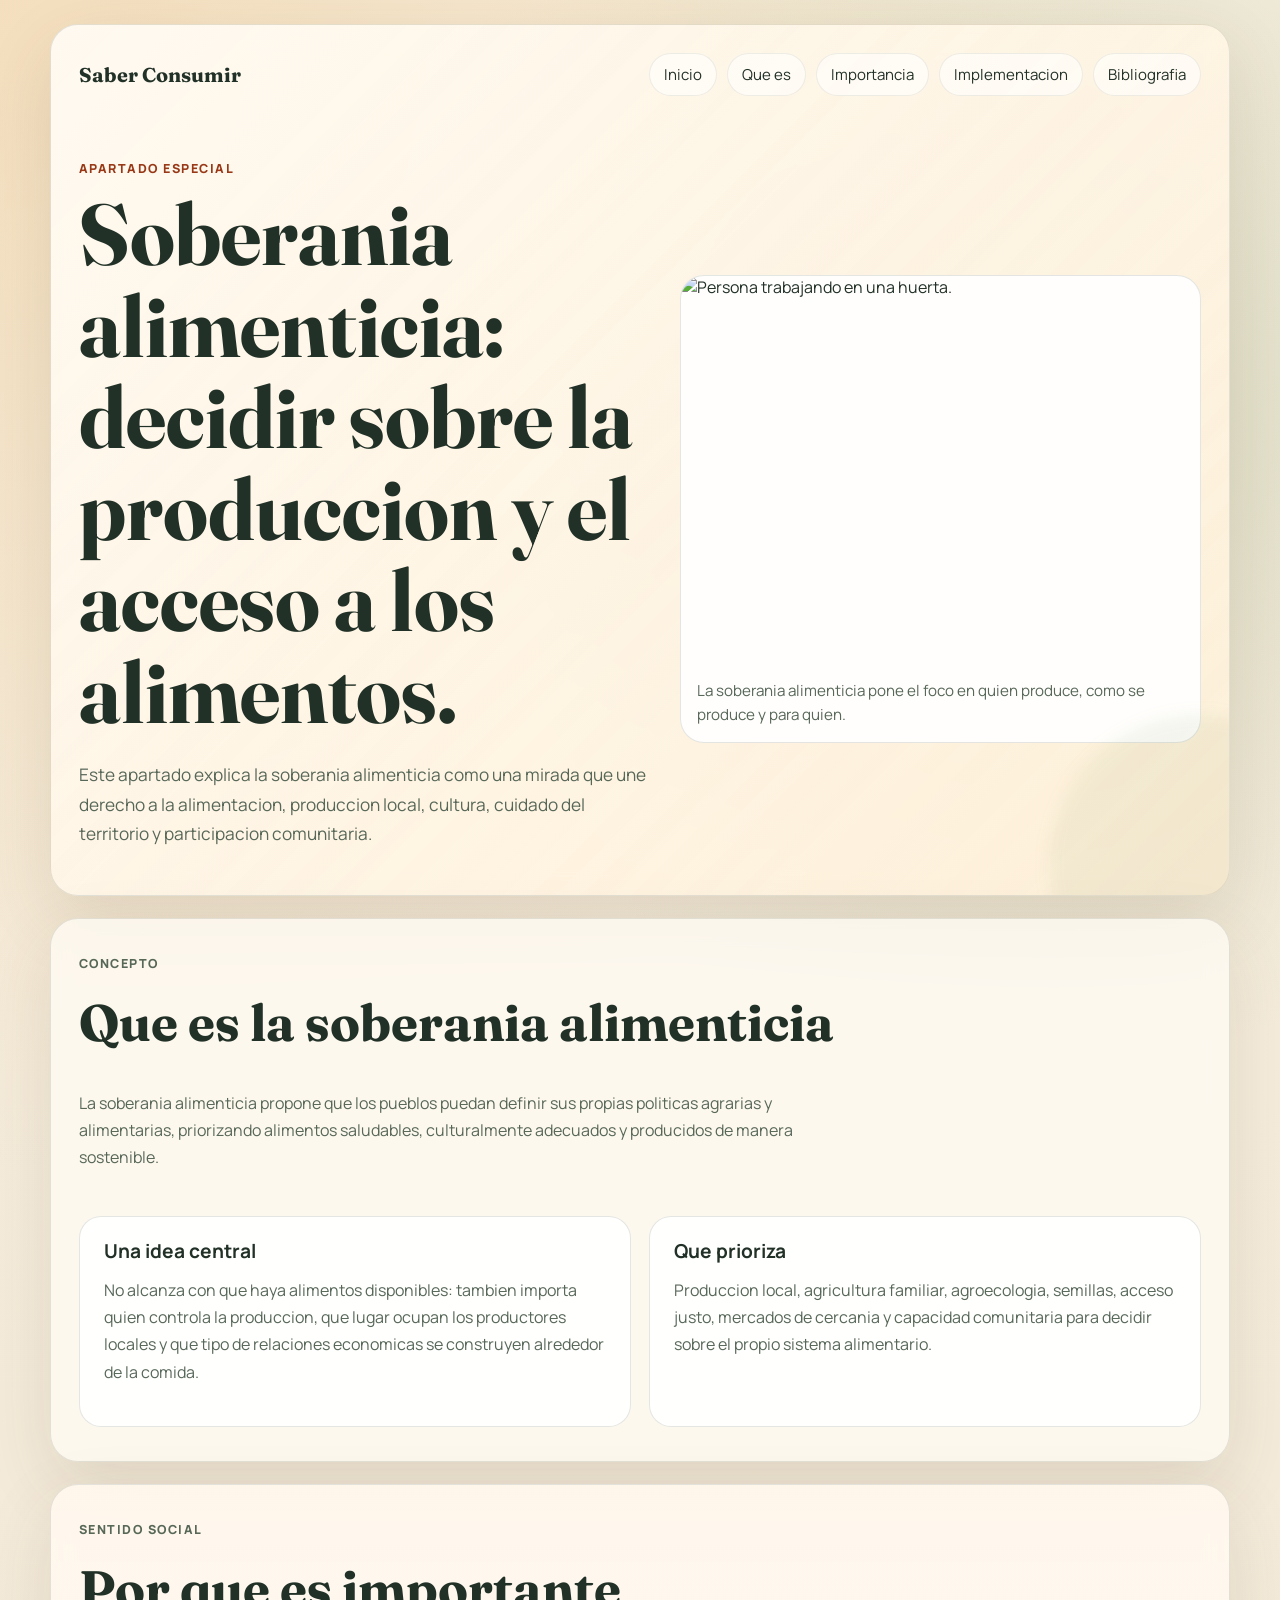
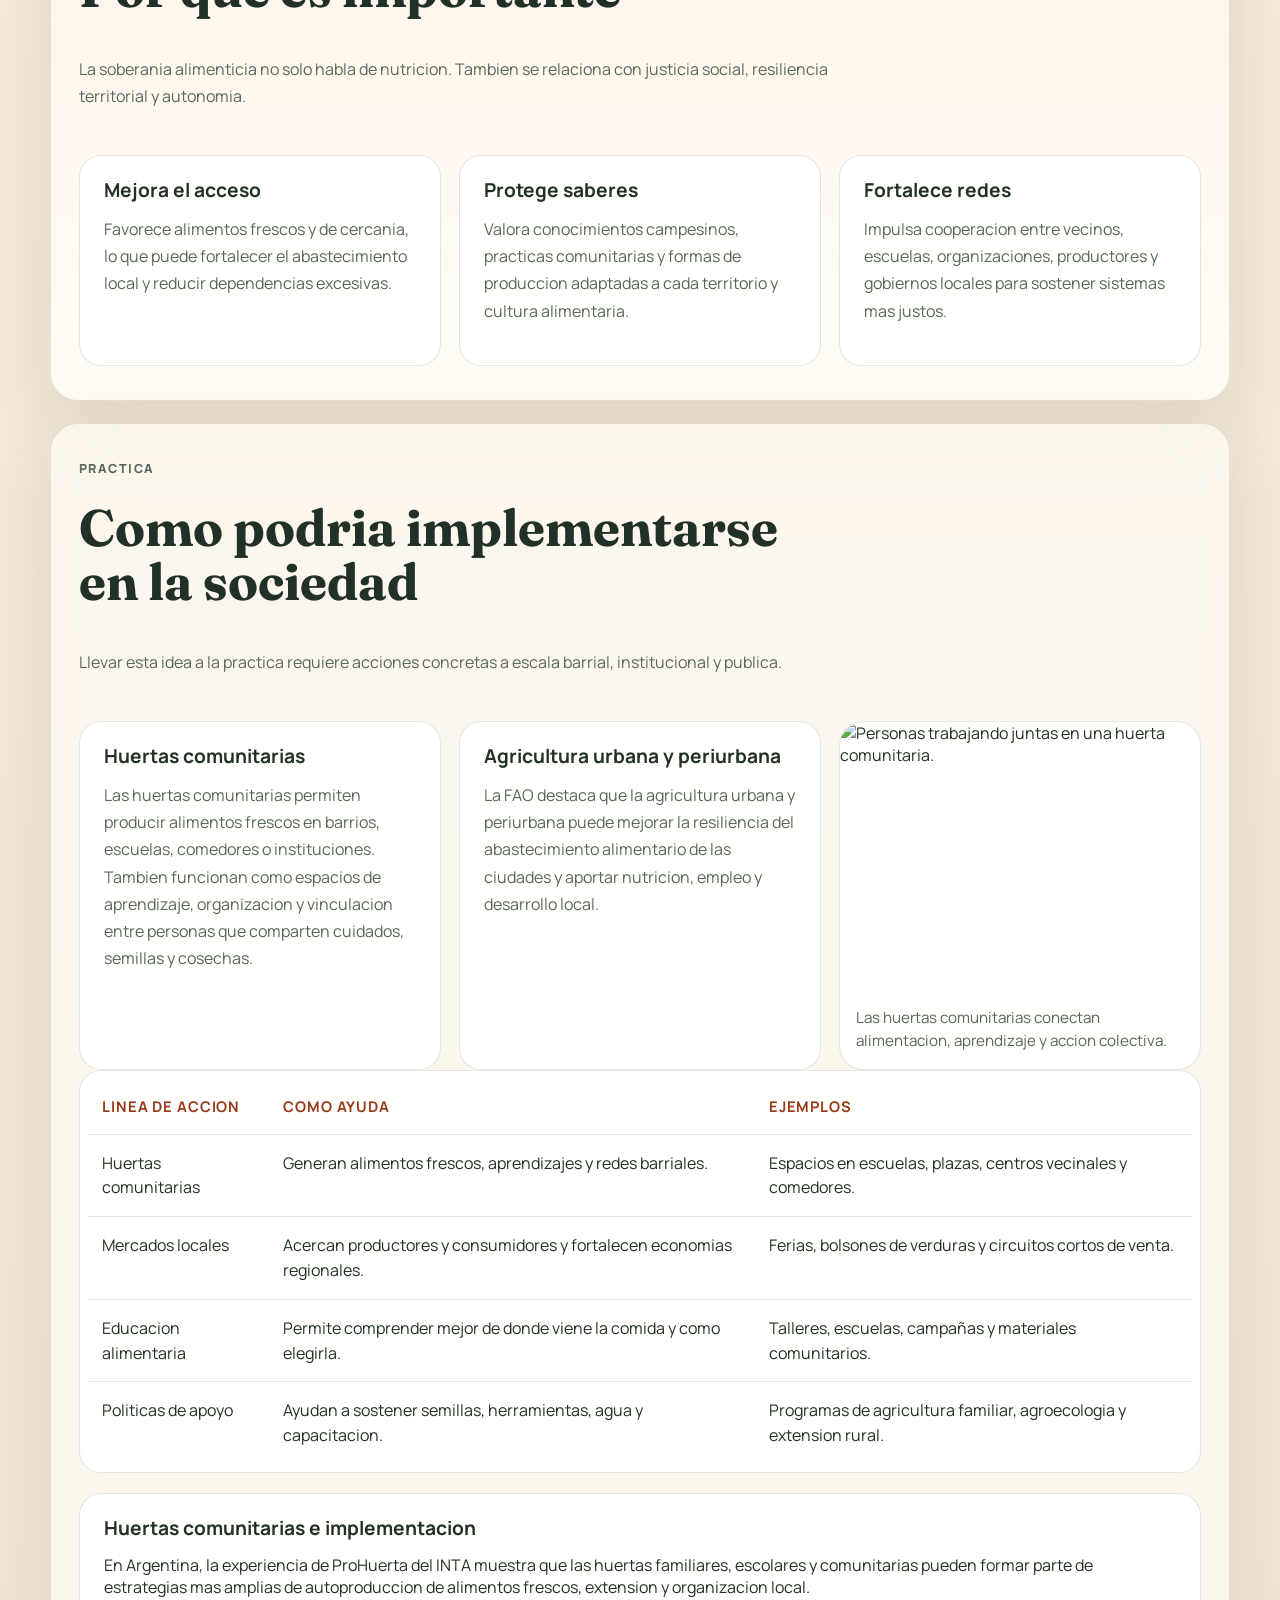
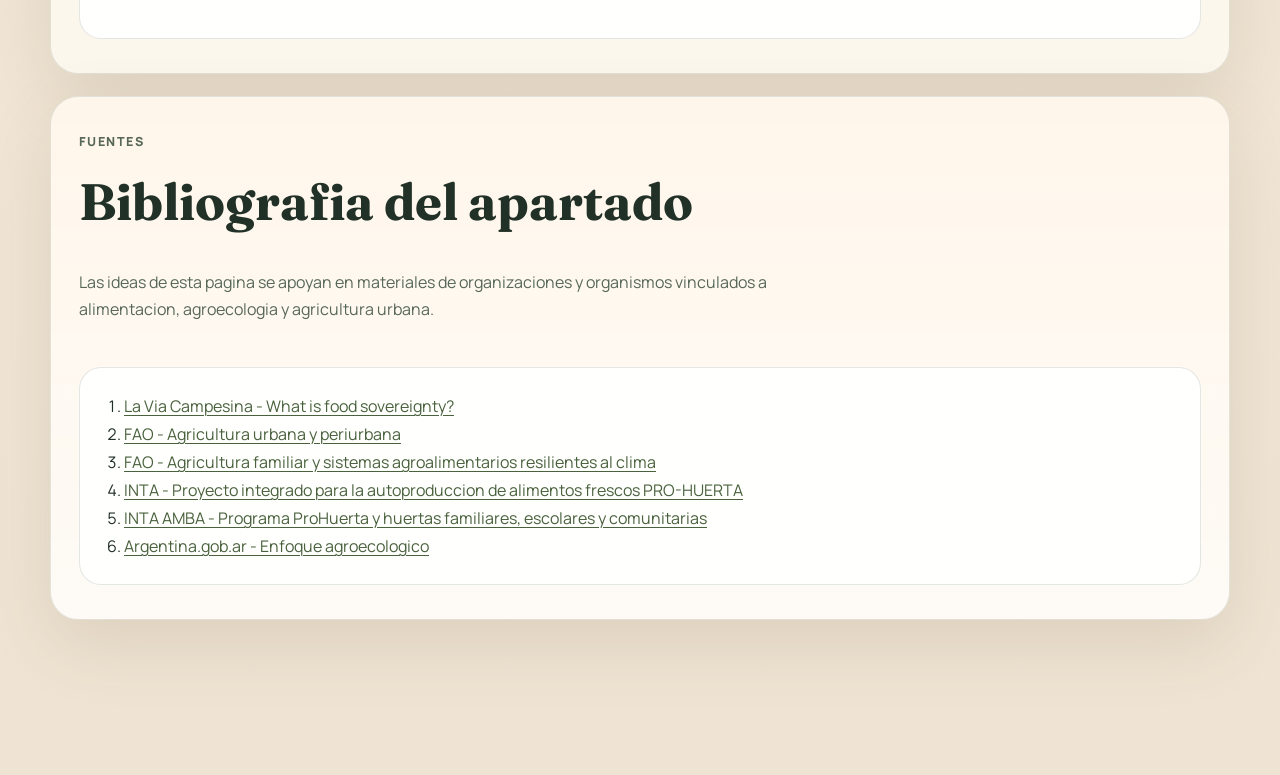
==== soberania.html @ 42a81df3 "Refocus site on nutrition and food sovereignty" ====
<!DOCTYPE html>
<html lang="es">
  <head>
    <meta charset="UTF-8" />
    <meta name="viewport" content="width=device-width, initial-scale=1.0" />
    <title>Saber Consumir | Soberania alimenticia</title>
    <meta
      name="description"
      content="Apartado sobre soberania alimenticia: que es, por que es importante y como puede implementarse con huertas comunitarias."
    />
    <link rel="preconnect" href="https://fonts.googleapis.com" />
    <link rel="preconnect" href="https://fonts.gstatic.com" crossorigin />
    <link
      href="https://fonts.googleapis.com/css2?family=Fraunces:wght@500;700&family=Manrope:wght@400;500;700;800&display=swap"
      rel="stylesheet"
    />
    <link rel="stylesheet" href="styles.css" />
  </head>
  <body>
    <div class="page-shell">
      <header class="hero hero-nutrition">
        <nav class="topbar">
          <a class="brand" href="index.html">Saber Consumir</a>
          <div class="nav-links">
            <a href="index.html">Inicio</a>
            <a href="#que-es">Que es</a>
            <a href="#importancia">Importancia</a>
            <a href="#implementacion">Implementacion</a>
            <a href="#bibliografia">Bibliografia</a>
          </div>
        </nav>

        <div class="hero-layout">
          <div class="hero-content">
            <p class="eyebrow">Apartado especial</p>
            <h1>Soberania alimenticia: decidir sobre la produccion y el acceso a los alimentos.</h1>
            <p class="hero-copy">
              Este apartado explica la soberania alimenticia como una mirada que
              une derecho a la alimentacion, produccion local, cultura, cuidado del
              territorio y participacion comunitaria.
            </p>
          </div>

          <figure class="hero-figure">
            <img
              src="https://images.unsplash.com/photo-1464226184884-fa280b87c399?auto=format&fit=crop&w=1200&q=80"
              alt="Persona trabajando en una huerta."
            />
            <figcaption>La soberania alimenticia pone el foco en quien produce, como se produce y para quien.</figcaption>
          </figure>
        </div>
      </header>

      <main>
        <section class="section" id="que-es">
          <div class="section-heading">
            <p class="section-kicker">Concepto</p>
            <h2>Que es la soberania alimenticia</h2>
            <p>
              La soberania alimenticia propone que los pueblos puedan definir sus
              propias politicas agrarias y alimentarias, priorizando alimentos
              saludables, culturalmente adecuados y producidos de manera
              sostenible.
            </p>
          </div>

          <div class="card-grid">
            <article class="info-card">
              <h3>Una idea central</h3>
              <p>
                No alcanza con que haya alimentos disponibles: tambien importa
                quien controla la produccion, que lugar ocupan los productores
                locales y que tipo de relaciones economicas se construyen alrededor
                de la comida.
              </p>
            </article>

            <article class="info-card">
              <h3>Que prioriza</h3>
              <p>
                Produccion local, agricultura familiar, agroecologia, semillas,
                acceso justo, mercados de cercania y capacidad comunitaria para
                decidir sobre el propio sistema alimentario.
              </p>
            </article>
          </div>
        </section>

        <section class="section alt" id="importancia">
          <div class="section-heading">
            <p class="section-kicker">Sentido social</p>
            <h2>Por que es importante</h2>
            <p>
              La soberania alimenticia no solo habla de nutricion. Tambien se
              relaciona con justicia social, resiliencia territorial y autonomia.
            </p>
          </div>

          <div class="tips-band">
            <article class="tip-card">
              <h3>Mejora el acceso</h3>
              <p>
                Favorece alimentos frescos y de cercania, lo que puede fortalecer
                el abastecimiento local y reducir dependencias excesivas.
              </p>
            </article>

            <article class="tip-card">
              <h3>Protege saberes</h3>
              <p>
                Valora conocimientos campesinos, practicas comunitarias y formas de
                produccion adaptadas a cada territorio y cultura alimentaria.
              </p>
            </article>

            <article class="tip-card">
              <h3>Fortalece redes</h3>
              <p>
                Impulsa cooperacion entre vecinos, escuelas, organizaciones,
                productores y gobiernos locales para sostener sistemas mas justos.
              </p>
            </article>
          </div>
        </section>

        <section class="section" id="implementacion">
          <div class="section-heading">
            <p class="section-kicker">Practica</p>
            <h2>Como podria implementarse en la sociedad</h2>
            <p>
              Llevar esta idea a la practica requiere acciones concretas a escala
              barrial, institucional y publica.
            </p>
          </div>

          <div class="content-grid">
            <article class="panel">
              <h3>Huertas comunitarias</h3>
              <p>
                Las huertas comunitarias permiten producir alimentos frescos en
                barrios, escuelas, comedores o instituciones. Tambien funcionan
                como espacios de aprendizaje, organizacion y vinculacion entre
                personas que comparten cuidados, semillas y cosechas.
              </p>
            </article>

            <article class="panel">
              <h3>Agricultura urbana y periurbana</h3>
              <p>
                La FAO destaca que la agricultura urbana y periurbana puede mejorar
                la resiliencia del abastecimiento alimentario de las ciudades y
                aportar nutricion, empleo y desarrollo local.
              </p>
            </article>

            <figure class="image-card">
              <img
                src="https://images.unsplash.com/photo-1593113598332-cd59a93c6136?auto=format&fit=crop&w=1200&q=80"
                alt="Personas trabajando juntas en una huerta comunitaria."
              />
              <figcaption>Las huertas comunitarias conectan alimentacion, aprendizaje y accion colectiva.</figcaption>
            </figure>
          </div>

          <div class="table-card">
            <table class="nutrition-table">
              <thead>
                <tr>
                  <th>Linea de accion</th>
                  <th>Como ayuda</th>
                  <th>Ejemplos</th>
                </tr>
              </thead>
              <tbody>
                <tr>
                  <td>Huertas comunitarias</td>
                  <td>Generan alimentos frescos, aprendizajes y redes barriales.</td>
                  <td>Espacios en escuelas, plazas, centros vecinales y comedores.</td>
                </tr>
                <tr>
                  <td>Mercados locales</td>
                  <td>Acercan productores y consumidores y fortalecen economias regionales.</td>
                  <td>Ferias, bolsones de verduras y circuitos cortos de venta.</td>
                </tr>
                <tr>
                  <td>Educacion alimentaria</td>
                  <td>Permite comprender mejor de donde viene la comida y como elegirla.</td>
                  <td>Talleres, escuelas, campañas y materiales comunitarios.</td>
                </tr>
                <tr>
                  <td>Politicas de apoyo</td>
                  <td>Ayudan a sostener semillas, herramientas, agua y capacitacion.</td>
                  <td>Programas de agricultura familiar, agroecologia y extension rural.</td>
                </tr>
              </tbody>
            </table>
          </div>

          <div class="references-box">
            <h3>Huertas comunitarias e implementacion</h3>
            <p>
              En Argentina, la experiencia de ProHuerta del INTA muestra que las
              huertas familiares, escolares y comunitarias pueden formar parte de
              estrategias mas amplias de autoproduccion de alimentos frescos,
              extension y organizacion local.
            </p>
          </div>
        </section>

        <section class="section alt" id="bibliografia">
          <div class="section-heading">
            <p class="section-kicker">Fuentes</p>
            <h2>Bibliografia del apartado</h2>
            <p>
              Las ideas de esta pagina se apoyan en materiales de organizaciones y
              organismos vinculados a alimentacion, agroecologia y agricultura
              urbana.
            </p>
          </div>

          <div class="references-box">
            <ol class="references-list">
              <li>
                <a href="https://tv.viacampesina.org/What-is-food-sovereignty?lang=es" target="_blank" rel="noreferrer">
                  La Via Campesina - What is food sovereignty?
                </a>
              </li>
              <li>
                <a href="https://www.fao.org/urban-peri-urban-agriculture/es" target="_blank" rel="noreferrer">
                  FAO - Agricultura urbana y periurbana
                </a>
              </li>
              <li>
                <a href="https://www.fao.org/family-farming/detail/es/c/1679937/" target="_blank" rel="noreferrer">
                  FAO - Agricultura familiar y sistemas agroalimentarios resilientes al clima
                </a>
              </li>
              <li>
                <a href="https://repositorio.inta.gob.ar/xmlui/handle/20.500.12123/12289" target="_blank" rel="noreferrer">
                  INTA - Proyecto integrado para la autoproduccion de alimentos frescos PRO-HUERTA
                </a>
              </li>
              <li>
                <a href="https://repositorio.inta.gob.ar/bitstream/handle/20.500.12123/7582/INTA_CIA_Gonzalias_DR_Programa_Pro_Huerta_INTA_AMBA.pdf?isAllowed=y&sequence=1" target="_blank" rel="noreferrer">
                  INTA AMBA - Programa ProHuerta y huertas familiares, escolares y comunitarias
                </a>
              </li>
              <li>
                <a href="https://www.argentina.gob.ar/economia/planificacion-del-desarrollo-y-la-competitividad-federal/prosaf/enfoque-agroecologico" target="_blank" rel="noreferrer">
                  Argentina.gob.ar - Enfoque agroecologico
                </a>
              </li>
            </ol>
          </div>
        </section>
      </main>

      <footer class="footer">
        <p>Saber Consumir</p>
        <p>La soberania alimenticia se construye con decisiones colectivas, territorio y participacion.</p>
      </footer>
    </div>

    <script src="script.js"></script>
  </body>
</html>
---- styles.css ----
:root {
  --bg: #f7efdf;
  --bg-soft: #fffaf1;
  --surface: rgba(255, 251, 244, 0.78);
  --surface-strong: rgba(255, 255, 255, 0.92);
  --ink: #223127;
  --muted: #576758;
  --line: rgba(34, 49, 39, 0.12);
  --accent: #c75c2f;
  --accent-deep: #983816;
  --accent-soft: #f1cf9e;
  --leaf: #6e8d54;
  --leaf-deep: #49613c;
  --shadow: 0 24px 70px rgba(83, 58, 22, 0.12);
}

* {
  box-sizing: border-box;
}

html {
  scroll-behavior: smooth;
}

body {
  margin: 0;
  min-height: 100vh;
  font-family: "Manrope", sans-serif;
  color: var(--ink);
  background:
    radial-gradient(circle at top left, rgba(241, 207, 158, 0.52), transparent 28%),
    radial-gradient(circle at 82% 10%, rgba(110, 141, 84, 0.2), transparent 18%),
    linear-gradient(180deg, #f7efdf 0%, #efe4d3 100%);
}

a {
  color: inherit;
  text-decoration: none;
}

img {
  display: block;
  width: 100%;
}

.page-shell {
  width: min(1180px, calc(100% - 32px));
  margin: 24px auto;
}

.hero,
.section,
.footer {
  position: relative;
  overflow: hidden;
  border: 1px solid var(--line);
  border-radius: 28px;
  box-shadow: var(--shadow);
  backdrop-filter: blur(12px);
}

.hero {
  padding: 28px;
  background:
    linear-gradient(135deg, rgba(255, 250, 242, 0.96), rgba(255, 241, 217, 0.9)),
    repeating-linear-gradient(
      135deg,
      transparent 0,
      transparent 18px,
      rgba(199, 92, 47, 0.04) 18px,
      rgba(199, 92, 47, 0.04) 36px
    );
}

.hero-home::after,
.hero-nutrition::after {
  content: "";
  position: absolute;
  inset: auto -120px -120px auto;
  width: 300px;
  aspect-ratio: 1;
  border-radius: 50%;
  background: rgba(110, 141, 84, 0.08);
  filter: blur(8px);
}

.topbar {
  display: flex;
  align-items: center;
  justify-content: space-between;
  gap: 20px;
  margin-bottom: 56px;
}

.brand {
  font-family: "Fraunces", serif;
  font-size: 1.25rem;
  font-weight: 700;
}

.nav-links {
  display: flex;
  flex-wrap: wrap;
  gap: 10px;
}

.nav-links a {
  padding: 10px 14px;
  border-radius: 999px;
  background: rgba(255, 255, 255, 0.58);
  border: 1px solid rgba(34, 49, 39, 0.08);
  font-size: 0.94rem;
  transition: transform 180ms ease, background-color 180ms ease;
}

.nav-links a:hover,
.nav-links a:focus-visible {
  transform: translateY(-2px);
  background: rgba(255, 255, 255, 0.84);
}

.hero-layout {
  display: grid;
  grid-template-columns: minmax(0, 1.05fr) minmax(320px, 0.95fr);
  gap: 26px;
  align-items: center;
}

.hero-content {
  max-width: 760px;
  padding: 8px 0 18px;
}

.hero-figure,
.image-card,
.wide-image-card {
  margin: 0;
  border: 1px solid var(--line);
  border-radius: 24px;
  overflow: hidden;
  background: var(--surface-strong);
}

.hero-figure img,
.image-card img,
.wide-image-card img {
  aspect-ratio: 4 / 3;
  object-fit: cover;
}

.wide-image-card img {
  aspect-ratio: 16 / 8;
}

.hero-figure figcaption,
.image-card figcaption,
.wide-image-card figcaption {
  padding: 14px 16px 16px;
  color: var(--muted);
  font-size: 0.95rem;
  line-height: 1.55;
}

.eyebrow,
.section-kicker {
  margin: 0 0 12px;
  text-transform: uppercase;
  letter-spacing: 0.12em;
  font-size: 0.78rem;
  font-weight: 800;
  color: var(--accent-deep);
}

h1,
h2,
h3 {
  margin: 0;
  line-height: 1.06;
}

h1,
h2 {
  font-family: "Fraunces", serif;
}

h1 {
  max-width: 12ch;
  font-size: clamp(3rem, 7vw, 5.4rem);
}

h2 {
  font-size: clamp(2rem, 4vw, 3.2rem);
  margin-bottom: 14px;
}

h3 {
  font-size: 1.2rem;
  margin-bottom: 14px;
}

.hero-copy,
.hero-note,
.section-heading p,
.info-card p,
.panel p,
.feature-copy p,
.timeline-step p,
.footer p,
.tip-card p,
.callout p {
  line-height: 1.7;
  color: var(--muted);
}

.hero-copy {
  max-width: 58ch;
  margin: 22px 0 0;
  font-size: 1.08rem;
}

.hero-note {
  max-width: 56ch;
  margin: 18px 0 0;
  font-size: 0.98rem;
}

.hero-actions {
  display: flex;
  flex-wrap: wrap;
  gap: 14px;
  margin-top: 28px;
}

.button {
  display: inline-flex;
  align-items: center;
  justify-content: center;
  min-height: 48px;
  padding: 0 20px;
  border-radius: 999px;
  font-weight: 800;
  transition: transform 180ms ease, background-color 180ms ease, color 180ms ease;
}

.button:hover,
.button:focus-visible,
.text-link:hover,
.text-link:focus-visible {
  transform: translateY(-2px);
}

.button.primary {
  background: var(--accent);
  color: #fff8f1;
}

.button.accent {
  background: var(--leaf-deep);
  color: #f7f3ea;
}

.button.secondary {
  background: rgba(255, 255, 255, 0.68);
  border: 1px solid rgba(34, 49, 39, 0.1);
}

.button-strong {
  min-height: 58px;
  padding: 0 26px;
  font-size: 1rem;
  box-shadow: 0 14px 28px rgba(34, 49, 39, 0.16);
}

.hero-actions-strong .button:first-child {
  min-width: 230px;
}

.hero-actions-strong .button:last-child {
  min-width: 260px;
}

.text-link {
  display: inline-flex;
  margin-top: 18px;
  color: var(--accent-deep);
  font-weight: 800;
}

.section {
  margin-top: 22px;
  padding: 34px 28px;
  background: var(--surface);
}

.section.alt {
  background:
    linear-gradient(180deg, rgba(255, 247, 236, 0.96), rgba(255, 252, 248, 0.92));
}

.section-heading {
  display: grid;
  gap: 10px;
  margin-bottom: 28px;
  max-width: 760px;
}

.card-grid,
.content-grid,
.split-layout,
.feature-band,
.tips-band,
.intro-split,
.landing-grid {
  display: grid;
  gap: 18px;
}

.card-grid {
  grid-template-columns: repeat(2, minmax(0, 1fr));
}

.content-grid,
.intro-split {
  grid-template-columns: repeat(3, minmax(0, 1fr));
}

.intro-split {
  grid-template-columns: repeat(2, minmax(0, 1fr));
}

.feature-band {
  grid-template-columns: 1.1fr 0.9fr;
}

.landing-grid {
  grid-template-columns: repeat(2, minmax(0, 1fr));
}

.tips-band {
  grid-template-columns: repeat(3, minmax(0, 1fr));
  margin-top: 18px;
}

.info-card,
.panel,
.feature-copy,
.timeline-step,
.tip-card,
.callout,
.table-card,
.references-box,
.landing-panel {
  border: 1px solid var(--line);
  border-radius: 22px;
  background: var(--surface-strong);
}

.info-card,
.panel,
.feature-copy,
.tip-card,
.callout,
.references-box,
.landing-panel {
  padding: 24px;
}

.landing-panel {
  min-height: 290px;
  display: flex;
  align-items: stretch;
  background:
    linear-gradient(180deg, rgba(255, 255, 255, 0.96), rgba(241, 207, 158, 0.18));
}

.landing-copy {
  display: flex;
  flex-direction: column;
  gap: 16px;
}

.landing-copy .button {
  align-self: start;
  margin-top: auto;
}

.callout {
  background:
    linear-gradient(180deg, rgba(241, 207, 158, 0.2), rgba(255, 255, 255, 0.94));
}

.clean-list {
  margin: 0;
  padding-left: 18px;
  line-height: 1.75;
  color: var(--muted);
}

.seal-row {
  display: grid;
  grid-template-columns: repeat(4, minmax(0, 1fr));
  gap: 14px;
  margin-top: 20px;
}

.seal {
  display: grid;
  place-items: center;
  min-height: 112px;
  padding: 16px;
  text-align: center;
  background: #111111;
  color: #ffffff;
  font-weight: 800;
  text-transform: uppercase;
  letter-spacing: 0.04em;
  clip-path: polygon(30% 0, 70% 0, 100% 30%, 100% 70%, 70% 100%, 30% 100%, 0 70%, 0 30%);
}

.timeline {
  display: grid;
  gap: 18px;
}

.timeline-step {
  display: grid;
  grid-template-columns: 72px 1fr;
  gap: 20px;
  padding: 24px;
  align-items: start;
}

.step-index {
  display: inline-grid;
  place-items: center;
  width: 72px;
  aspect-ratio: 1;
  border-radius: 18px;
  background: linear-gradient(180deg, var(--leaf), #89a169);
  color: #fff;
  font-family: "Fraunces", serif;
  font-size: 1.35rem;
}

.nutrition-grid {
  grid-template-columns: repeat(2, minmax(0, 1fr));
}

.table-card {
  padding: 8px;
  overflow-x: auto;
}

.nutrition-table {
  width: 100%;
  border-collapse: collapse;
  min-width: 760px;
}

.nutrition-table th,
.nutrition-table td {
  padding: 16px 14px;
  border-bottom: 1px solid var(--line);
  text-align: left;
  vertical-align: top;
  line-height: 1.55;
}

.nutrition-table th {
  color: var(--accent-deep);
  font-size: 0.92rem;
  text-transform: uppercase;
  letter-spacing: 0.06em;
}

.nutrition-table tbody tr:last-child td {
  border-bottom: none;
}

.references-box {
  margin-top: 20px;
}

.references-list {
  margin: 0;
  padding-left: 20px;
  line-height: 1.75;
}

.references-list a {
  color: var(--leaf-deep);
  text-decoration: underline;
  text-decoration-thickness: 1px;
  text-underline-offset: 3px;
}

.footer {
  margin: 22px 0 28px;
  padding: 22px 28px;
  display: flex;
  justify-content: space-between;
  gap: 18px;
  background: rgba(255, 252, 248, 0.86);
}

.reveal {
  opacity: 0;
  transform: translateY(24px);
  transition: opacity 650ms ease, transform 650ms ease;
}

.reveal.is-visible {
  opacity: 1;
  transform: translateY(0);
}

@media (max-width: 1024px) {
  .hero-layout,
  .content-grid,
  .intro-split,
  .tips-band,
  .landing-grid {
    grid-template-columns: 1fr;
  }

  .feature-band,
  .card-grid,
  .nutrition-grid,
  .seal-row {
    grid-template-columns: 1fr 1fr;
  }
}

@media (max-width: 720px) {
  .page-shell {
    width: min(100% - 20px, 100%);
    margin: 10px auto;
  }

  .hero,
  .section,
  .footer {
    border-radius: 22px;
  }

  .hero,
  .section,
  .footer {
    padding-left: 18px;
    padding-right: 18px;
  }

  .topbar,
  .footer {
    display: grid;
  }

  .topbar {
    margin-bottom: 36px;
  }

  .nav-links {
    gap: 8px;
  }

  h1 {
    max-width: 10ch;
  }

  .card-grid,
  .feature-band,
  .nutrition-grid,
  .seal-row,
  .timeline-step {
    grid-template-columns: 1fr;
  }

  .timeline-step {
    gap: 16px;
  }

  .hero-figure img,
  .image-card img,
  .wide-image-card img {
    aspect-ratio: 4 / 3;
  }
}
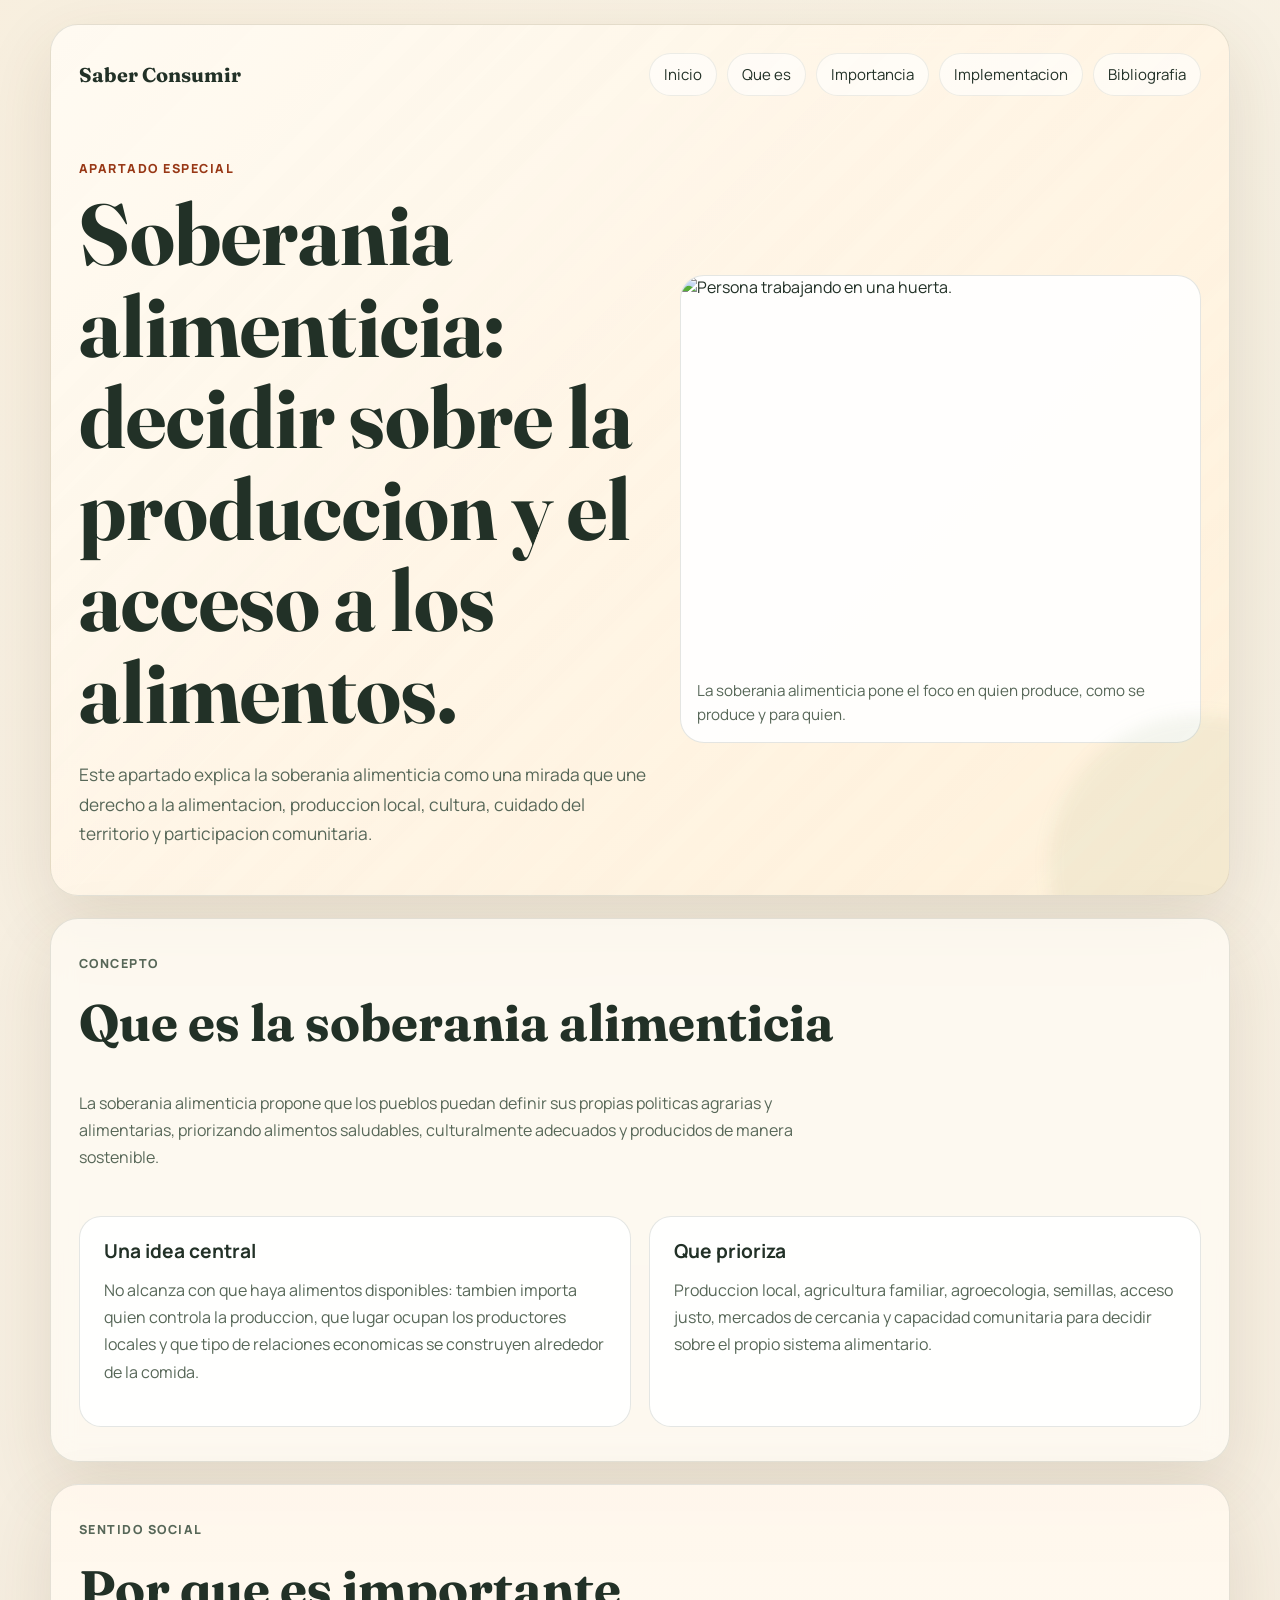
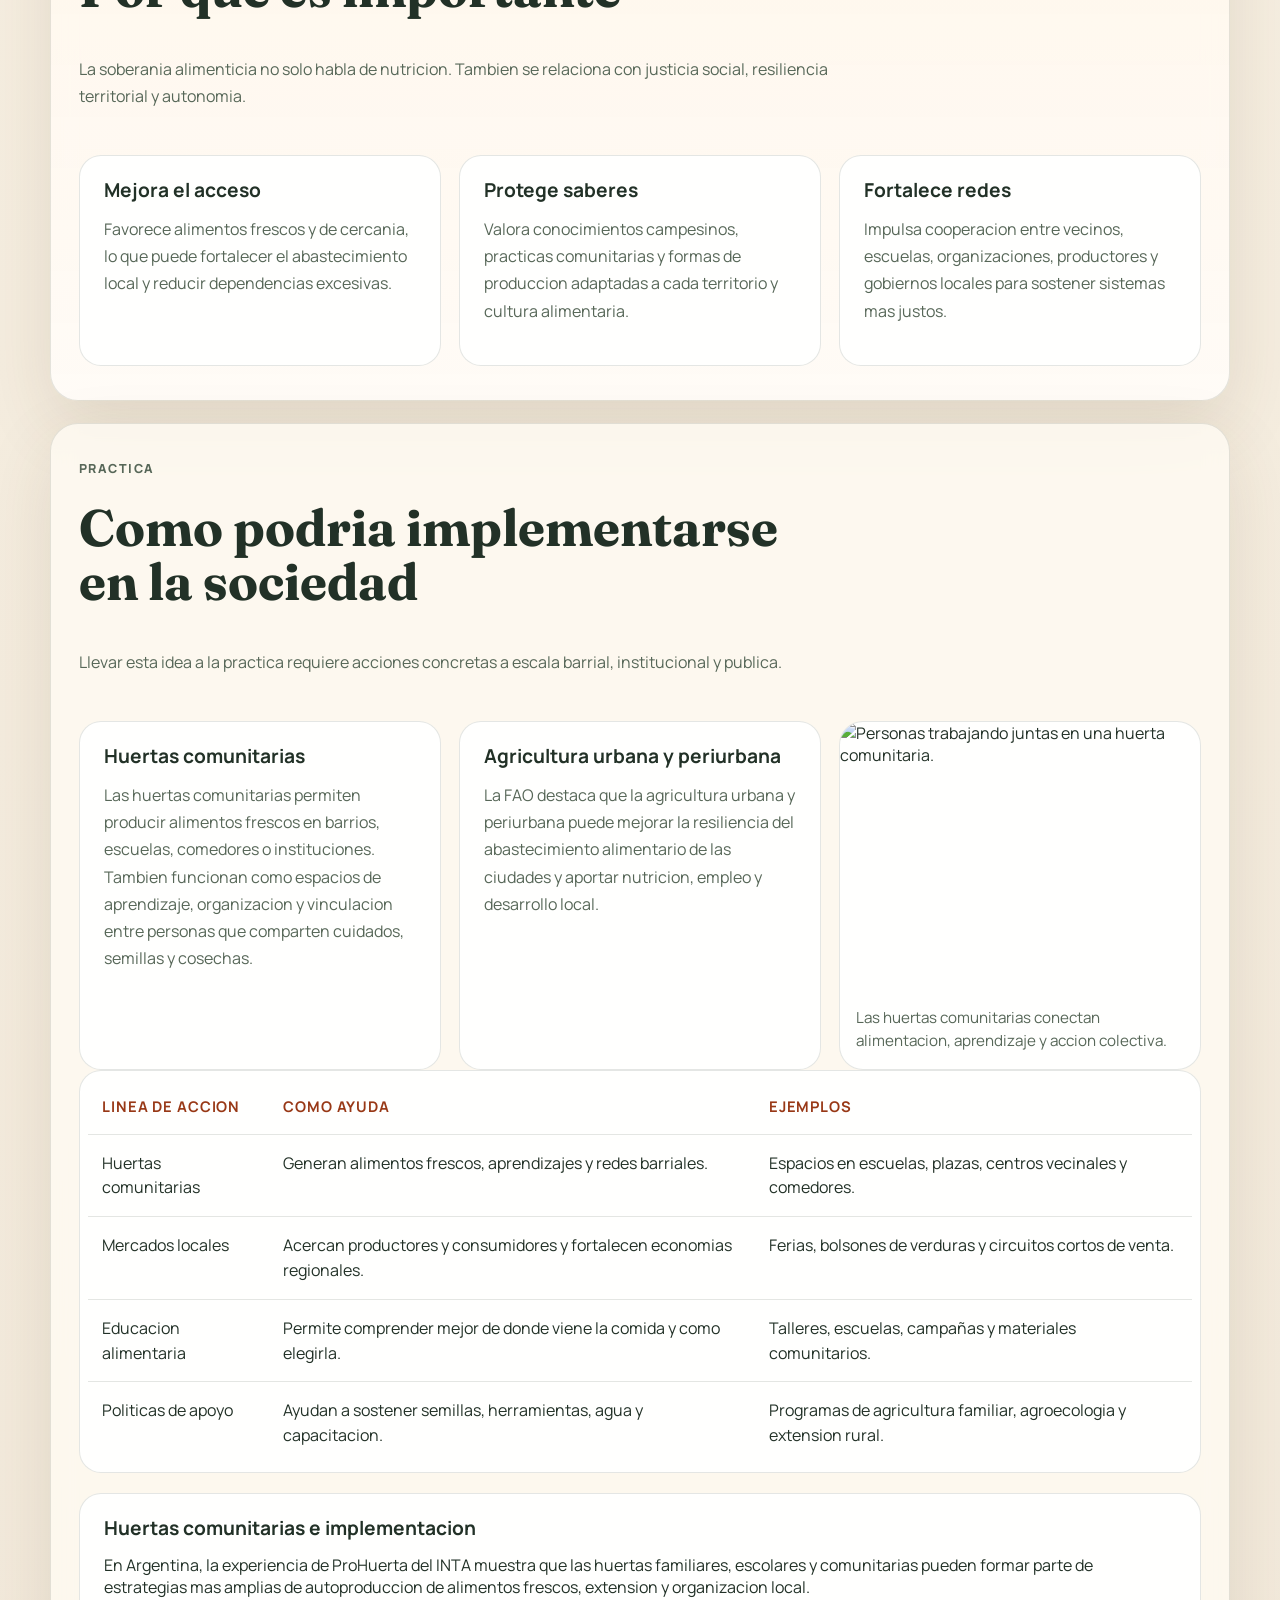
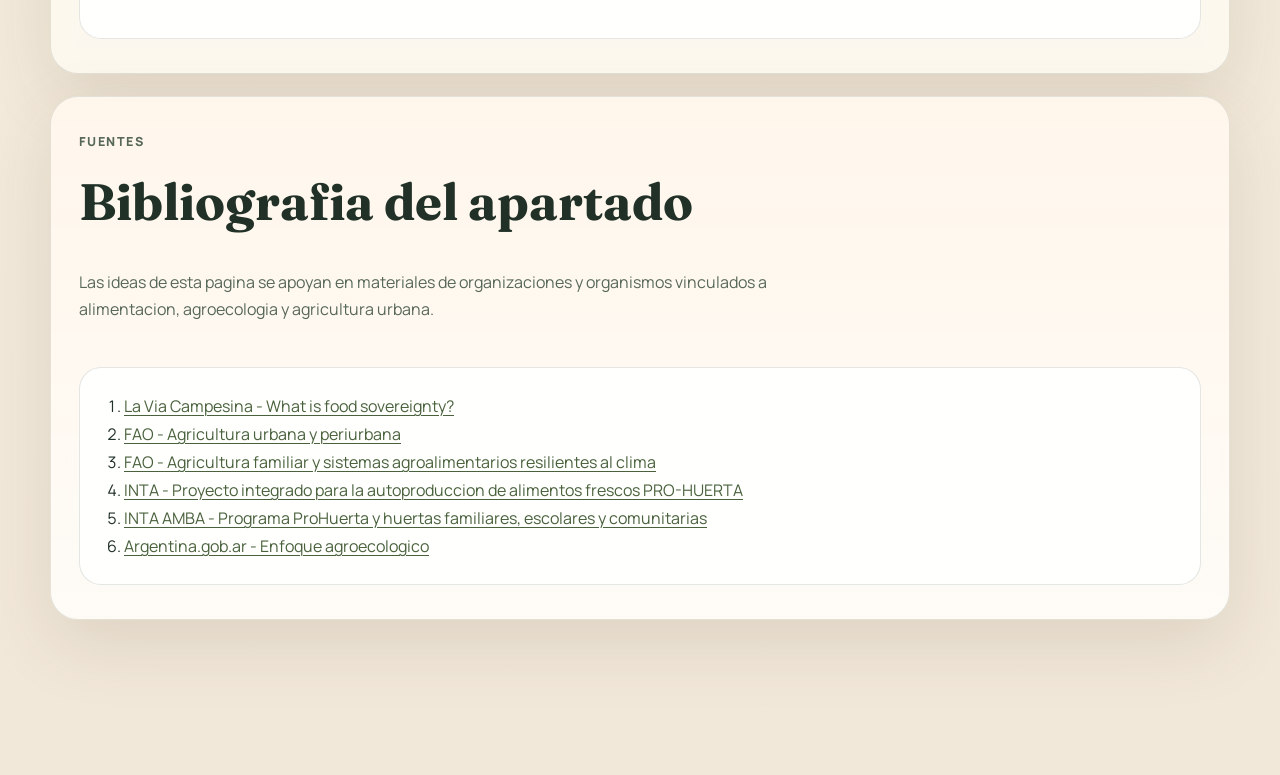
==== commit ee961aab: "Replace problematic sovereignty image" ====
--- a/soberania.html
+++ b/soberania.html
@@ -155,7 +155,7 @@
 
             <figure class="image-card">
               <img
-                src="https://images.unsplash.com/photo-1593113598332-cd59a93c6136?auto=format&fit=crop&w=1200&q=80"
+                src="https://commons.wikimedia.org/wiki/Special:FilePath/People%20working%20a%20community%20garden%20(I0004490).jpg"
                 alt="Personas trabajando juntas en una huerta comunitaria."
               />
               <figcaption>Las huertas comunitarias conectan alimentacion, aprendizaje y accion colectiva.</figcaption>
--- a/styles.css
+++ b/styles.css
@@ -28,9 +28,10 @@
   font-family: "Manrope", sans-serif;
   color: var(--ink);
   background:
-    radial-gradient(circle at top left, rgba(241, 207, 158, 0.52), transparent 28%),
-    radial-gradient(circle at 82% 10%, rgba(110, 141, 84, 0.2), transparent 18%),
-    linear-gradient(180deg, #f7efdf 0%, #efe4d3 100%);
+    linear-gradient(rgba(247, 239, 223, 0.82), rgba(239, 228, 211, 0.86)),
+    radial-gradient(circle at top left, rgba(241, 207, 158, 0.34), transparent 28%),
+    radial-gradient(circle at 82% 10%, rgba(110, 141, 84, 0.16), transparent 18%),
+    url("https://tse3.mm.bing.net/th/id/OIP.Ft2SvndmGcw00PejIHpYlQHaEK?cb=thfc1falcon&rs=1&pid=ImgDetMain&o=7&rm=3") center / cover fixed;
 }
 
 a {
